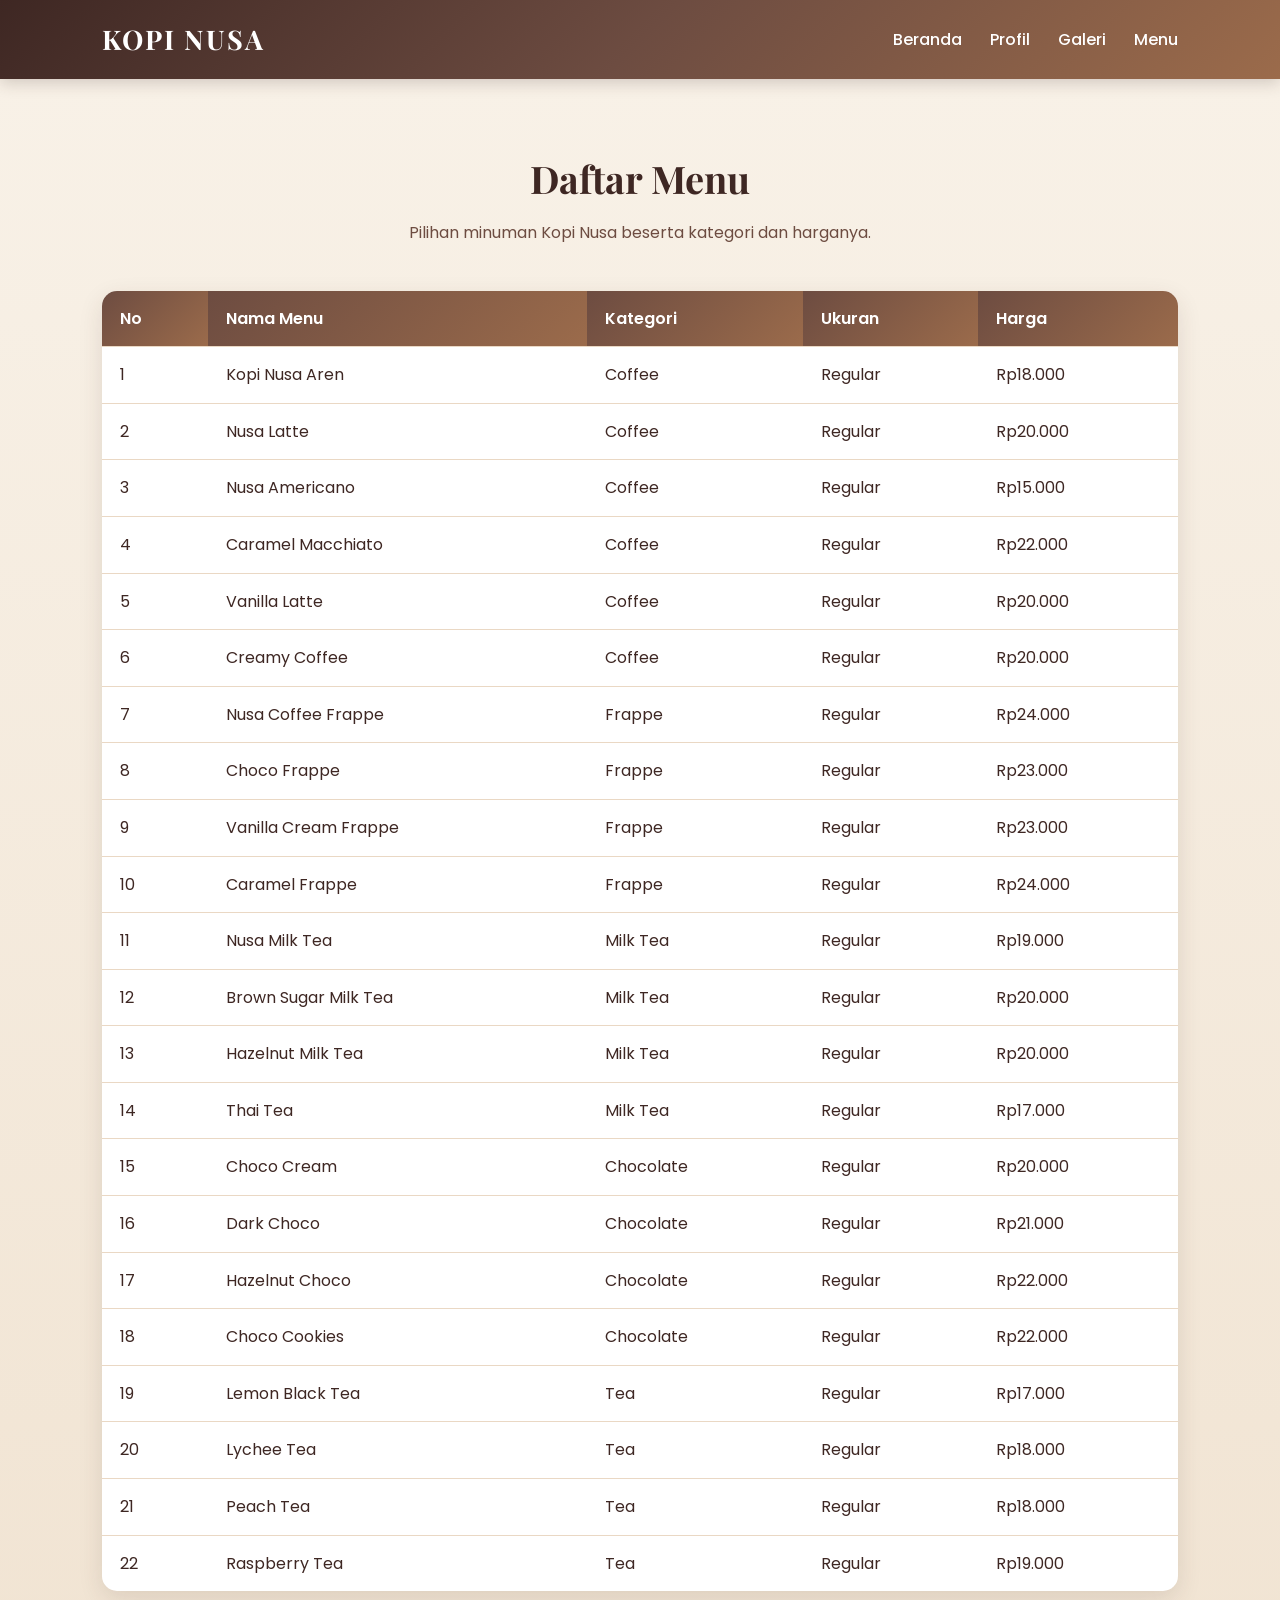
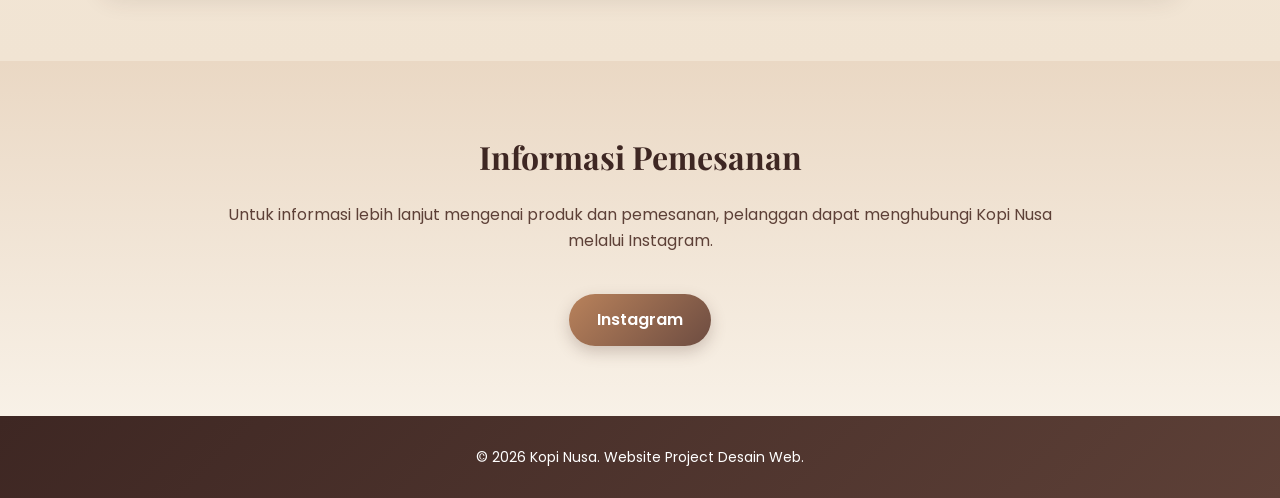
==== data.html @ ee6aa073 "Upload project website Kopi Nusa" ====
<!DOCTYPE html>
<html lang="id">
<head>
    <meta charset="UTF-8">
    <meta name="viewport" content="width=device-width, initial-scale=1.0">
    <title>Menu - Kopi Nusa</title>
    <link rel="stylesheet" href="assets/css/style.css">
</head>

<body>
    <header>
        <div class="logo">
            KOPI NUSA
        </div>
        <nav>
            <ul>
                <li><a href="index.html">Beranda</a></li>
                <li><a href="profil.html">Profil</a></li>
                <li><a href="galeri.html">Galeri</a></li>
                <li><a href="data.html">Menu</a></li>
            </ul>
        </nav>
    </header>

    <main>
        <section class="section">
            <div class="section-title">
                <h1>Daftar Menu</h1>
                <p>
                    Pilihan minuman Kopi Nusa beserta kategori
                    dan harganya.
                </p>
            </div>

            <table>
                <thead>
                    <tr>
                        <th>No</th>
                        <th>Nama Menu</th>
                        <th>Kategori</th>
                        <th>Ukuran</th>
                        <th>Harga</th>
                    </tr>
                </thead>

                <tbody>
                    <tr>
                        <td>1</td>
                        <td>Kopi Nusa Aren</td>
                        <td>Coffee</td>
                        <td>Regular</td>
                        <td>Rp18.000</td>
                    </tr>
                    <tr>
                        <td>2</td>
                        <td>Nusa Latte</td>
                        <td>Coffee</td>
                        <td>Regular</td>
                        <td>Rp20.000</td>
                    </tr>
                    <tr>
                        <td>3</td>
                        <td>Nusa Americano</td>
                        <td>Coffee</td>
                        <td>Regular</td>
                        <td>Rp15.000</td>
                    </tr>
                    <tr>
                        <td>4</td>
                        <td>Caramel Macchiato</td>
                        <td>Coffee</td>
                        <td>Regular</td>
                        <td>Rp22.000</td>
                    </tr>
                    <tr>
                        <td>5</td>
                        <td>Vanilla Latte</td>
                        <td>Coffee</td>
                        <td>Regular</td>
                        <td>Rp20.000</td>
                    </tr>
                    <tr>
                        <td>6</td>
                        <td>Creamy Coffee</td>
                        <td>Coffee</td>
                        <td>Regular</td>
                        <td>Rp20.000</td>
                    </tr>
                    <tr>
                        <td>7</td>
                        <td>Nusa Coffee Frappe</td>
                        <td>Frappe</td>
                        <td>Regular</td>
                        <td>Rp24.000</td>
                    </tr>
                    <tr>
                        <td>8</td>
                        <td>Choco Frappe</td>
                        <td>Frappe</td>
                        <td>Regular</td>
                        <td>Rp23.000</td>
                    </tr>
                    <tr>
                        <td>9</td>
                        <td>Vanilla Cream Frappe</td>
                        <td>Frappe</td>
                        <td>Regular</td>
                        <td>Rp23.000</td>
                    </tr>
                    <tr>
                        <td>10</td>
                        <td>Caramel Frappe</td>
                        <td>Frappe</td>
                        <td>Regular</td>
                        <td>Rp24.000</td>
                    </tr>
                    <tr>
                        <td>11</td>
                        <td>Nusa Milk Tea</td>
                        <td>Milk Tea</td>
                        <td>Regular</td>
                        <td>Rp19.000</td>
                    </tr>
                    <tr>
                        <td>12</td>
                        <td>Brown Sugar Milk Tea</td>
                        <td>Milk Tea</td>
                        <td>Regular</td>
                        <td>Rp20.000</td>
                    </tr>
                    <tr>
                        <td>13</td>
                        <td>Hazelnut Milk Tea</td>
                        <td>Milk Tea</td>
                        <td>Regular</td>
                        <td>Rp20.000</td>
                    </tr>
                    <tr>
                        <td>14</td>
                        <td>Thai Tea</td>
                        <td>Milk Tea</td>
                        <td>Regular</td>
                        <td>Rp17.000</td>
                    </tr>
                    <tr>
                        <td>15</td>
                        <td>Choco Cream</td>
                        <td>Chocolate</td>
                        <td>Regular</td>
                        <td>Rp20.000</td>
                    </tr>
                    <tr>
                        <td>16</td>
                        <td>Dark Choco</td>
                        <td>Chocolate</td>
                        <td>Regular</td>
                        <td>Rp21.000</td>
                    </tr>
                    <tr>
                        <td>17</td>
                        <td>Hazelnut Choco</td>
                        <td>Chocolate</td>
                        <td>Regular</td>
                        <td>Rp22.000</td>
                    </tr>
                    <tr>
                        <td>18</td>
                        <td>Choco Cookies</td>
                        <td>Chocolate</td>
                        <td>Regular</td>
                        <td>Rp22.000</td>
                    </tr>
                    <tr>
                        <td>19</td>
                        <td>Lemon Black Tea</td>
                        <td>Tea</td>
                        <td>Regular</td>
                        <td>Rp17.000</td>
                    </tr>
                    <tr>
                        <td>20</td>
                        <td>Lychee Tea</td>
                        <td>Tea</td>
                        <td>Regular</td>
                        <td>Rp18.000</td>
                    </tr>
                    <tr>
                        <td>21</td>
                        <td>Peach Tea</td>
                        <td>Tea</td>
                        <td>Regular</td>
                        <td>Rp18.000</td>
                    </tr>
                    <tr>
                        <td>22</td>
                        <td>Raspberry Tea</td>
                        <td>Tea</td>
                        <td>Regular</td>
                        <td>Rp19.000</td>
                    </tr>
                </tbody>
            </table>
        </section>

        <section class="section">
            <div class="about">
                <h2>Informasi Pemesanan</h2>
                <p>
                    Untuk informasi lebih lanjut mengenai
                    produk dan pemesanan, pelanggan dapat
                    menghubungi Kopi Nusa melalui Instagram.
                </p>
                <br>
                <a href="https://www.instagram.com/ko_0pinusa?vrfl=dXB2anZ2ZHRub2w3"
                   target="_blank"
                   class="btn">
                    Instagram
                </a>
            </div>
        </section>
    </main>

    <footer>
        <p>
            &copy; 2026 Kopi Nusa.
            Website Project Desain Web.
        </p>
    </footer>
</body>
</html>
---- assets/css/style.css ----
@import url('https://fonts.googleapis.com/css2?family=Playfair+Display:wght@500;600;700&family=Poppins:wght@300;400;500;600;700&display=swap');

* {
    margin: 0;
    padding: 0;
    box-sizing: border-box;
}

html {
    scroll-behavior: smooth;
}

body {
    font-family: 'Poppins', sans-serif;
    background: #f8f1e7;
    color: #3e2723;
    line-height: 1.6;
}

header {
    background: linear-gradient(135deg, #3e2723, #6d4c41, #9b6b4b);
    color: white;
    padding: 18px 8%;

    display: flex;
    justify-content: space-between;
    align-items: center;

    position: sticky;
    top: 0;
    z-index: 1000;

    box-shadow: 0 4px 15px rgba(62, 39, 35, 0.2);
}

.logo {
    font-family: 'Playfair Display', serif;
    font-size: 27px;
    font-weight: 700;
    letter-spacing: 2px;
}

nav ul {
    list-style: none;
    display: flex;
    gap: 28px;
}

nav ul li a {
    color: white;
    text-decoration: none;
    font-weight: 500;
    transition: 0.3s;
}

nav ul li a:hover {
    color: #f3c892;
}

.hero {
    min-height: 560px;
    padding: 70px 8%;

    display: flex;
    align-items: center;
    justify-content: space-between;

    gap: 50px;

    background:
        linear-gradient(
            135deg,
            #f8f1e7 0%,
            #ead8c4 50%,
            #c69c78 100%
        );
}

.hero-text {
    flex: 1;
    max-width: 600px;
}

.hero-text h1 {
    font-family: 'Playfair Display', serif;
    font-size: 52px;
    line-height: 1.15;

    margin-bottom: 20px;

    color: #3e2723;
    font-weight: 700;
    letter-spacing: -1px;
}

.hero-text p {
    font-size: 18px;
    margin-bottom: 30px;
    color: #5d4037;
}

.hero-image {
    flex: 1;
    text-align: center;
}

.hero-image img {
    width: 100%;
    max-width: 480px;
    height: 390px;

    object-fit: cover;

    border-radius: 30px;

    box-shadow: 0 15px 35px rgba(62, 39, 35, 0.25);

    transition: 0.4s;
}

.hero-image img:hover {
    transform: translateY(-8px);
}

.btn {
    display: inline-block;

    background: linear-gradient(
        135deg,
        #b9825b,
        #6d4c41
    );

    color: white;

    padding: 13px 28px;

    border-radius: 30px;

    text-decoration: none;
    font-weight: 600;

    box-shadow: 0 6px 15px rgba(93, 64, 55, 0.25);

    transition: 0.3s;
}

.btn:hover {
    transform: translateY(-3px);

    background: linear-gradient(
        135deg,
        #8d5a3c,
        #3e2723
    );

    box-shadow: 0 10px 20px rgba(62, 39, 35, 0.3);
}

.section {
    padding: 70px 8%;

    background:
        linear-gradient(
            180deg,
            #f8f1e7,
            #f1e4d3
        );
}

.section:nth-child(even) {
    background:
        linear-gradient(
            180deg,
            #ead8c4,
            #f8f1e7
        );
}

.section-title {
    text-align: center;
    margin-bottom: 45px;
}

.section-title h1,
.section-title h2 {
    font-family: 'Playfair Display', serif;

    color: #3e2723;

    margin-bottom: 10px;

    font-weight: 700;
}

.section-title h1 {
    font-size: 38px;
}

.section-title h2 {
    font-size: 32px;
}

.section-title p {
    color: #6d4c41;
}

.cards {
    display: flex;
    justify-content: center;

    gap: 28px;

    flex-wrap: wrap;
}

.card {
    background:
        linear-gradient(
            145deg,
            #ffffff,
            #f3e7d8
        );

    width: 280px;

    padding: 20px;

    border-radius: 22px;

    box-shadow:
        0 8px 25px rgba(62, 39, 35, 0.12);

    border:
        1px solid rgba(141, 110, 99, 0.15);

    transition: 0.35s;

    overflow: hidden;
}

.card:hover {
    transform: translateY(-10px);

    box-shadow:
        0 15px 30px rgba(62, 39, 35, 0.2);
}

.card img {
    width: 100%;
    height: 200px;

    object-fit: cover;

    border-radius: 16px;

    margin-bottom: 12px;
}

.card h3 {
    font-family: 'Playfair Display', serif;

    color: #4e342e;

    font-size: 21px;

    font-weight: 700;

    margin-bottom: 8px;
}

.card p {
    color: #6d4c41;
    font-size: 14px;
}

.about {
    max-width: 850px;

    margin: auto;

    text-align: center;
}

.about h1,
.about h2 {
    font-family: 'Playfair Display', serif;

    color: #3e2723;

    margin-bottom: 20px;

    font-weight: 700;
}

.about h1 {
    font-size: 38px;
}

.about h2 {
    font-size: 32px;
}

.about p {
    color: #5d4037;
    margin-bottom: 15px;
}

.about ul {
    display: inline-block;

    text-align: left;

    margin-top: 10px;

    padding-left: 20px;
}

.about li {
    margin-bottom: 10px;
}

.gallery {
    display: flex;

    flex-wrap: wrap;

    justify-content: center;

    gap: 25px;
}

.gallery img {
    width: 280px;
    height: 250px;

    object-fit: cover;

    border-radius: 20px;

    box-shadow:
        0 8px 20px rgba(62, 39, 35, 0.15);

    transition: 0.4s;
}

.gallery img:hover {
    transform: scale(1.04);

    box-shadow:
        0 12px 25px rgba(62, 39, 35, 0.25);
}

table {
    width: 100%;

    border-collapse: separate;

    border-spacing: 0;

    overflow: hidden;

    background: #ffffff;

    border-radius: 15px;

    box-shadow:
        0 8px 25px rgba(62, 39, 35, 0.12);
}

table th,
table td {
    padding: 15px 18px;

    text-align: left;

    border-bottom: 1px solid #ead8c4;
}

table th {
    background:
        linear-gradient(
            135deg,
            #6d4c41,
            #9b6b4b
        );

    color: white;

    font-weight: 600;
}

table tr:last-child td {
    border-bottom: none;
}

table tbody tr {
    transition: 0.2s;
}

table tbody tr:hover {
    background: #f8f1e7;
}

footer {
    background:
        linear-gradient(
            135deg,
            #3e2723,
            #5d4037
        );

    color: white;

    text-align: center;

    padding: 30px 20px;

    margin-top: 0;
}

footer p {
    font-size: 14px;
}

@media (max-width: 900px) {

    .hero {
        padding: 60px 6%;
        gap: 30px;
    }

    .hero-text h1 {
        font-size: 42px;
    }

    .card {
        width: 45%;
    }
}

@media (max-width: 768px) {

    header {
        padding: 18px 5%;

        flex-direction: column;

        gap: 15px;
    }

    .logo {
        font-size: 23px;
    }

    nav ul {
        gap: 15px;

        justify-content: center;

        flex-wrap: wrap;
    }

    nav ul li a {
        font-size: 14px;
    }

    .hero {
        min-height: auto;

        padding: 55px 6%;

        flex-direction: column;

        text-align: center;
    }

    .hero-text {
        max-width: 100%;
    }

    .hero-text h1 {
        font-size: 36px;
    }

    .hero-text p {
        font-size: 16px;
    }

    .hero-image img {
        width: 100%;

        height: 300px;

        border-radius: 22px;
    }

    .section {
        padding: 50px 6%;
    }

    .section-title {
        margin-bottom: 30px;
    }

    .section-title h1 {
        font-size: 32px;
    }

    .section-title h2 {
        font-size: 28px;
    }

    .cards {
        flex-direction: column;

        align-items: center;
    }

    .card {
        width: 100%;

        max-width: 360px;
    }

    .gallery {
        gap: 18px;
    }

    .gallery img {
        width: 100%;

        max-width: 350px;

        height: 250px;
    }

    table {
        font-size: 14px;
    }

    table th,
    table td {
        padding: 12px 10px;
    }


    footer {
        padding: 25px 15px;
    }
}

@media (max-width: 480px) {

    .hero-text h1 {
        font-size: 30px;
    }

    .hero-image img {
        height: 250px;
    }

    .btn {
        padding: 11px 22px;
    }

    table {
        font-size: 12px;
    }

    table th,
    table td {
        padding: 10px 7px;
    }
}

.gallery-category {
    margin-bottom: 70px;
}

.gallery-category h2 {
    font-family: 'Playfair Display', serif;
    font-size: 30px;
    color: #3e2723;

    margin-bottom: 25px;

    padding-bottom: 12px;

    border-bottom: 3px solid #b9825b;
}

.gallery-menu {
    display: grid;

    grid-template-columns: repeat(3, 1fr);

    gap: 25px;
}

.gallery-card {
    background: linear-gradient(
        145deg,
        #ffffff,
        #f3e7d8
    );

    border-radius: 20px;

    overflow: hidden;

    box-shadow:
        0 8px 25px rgba(62, 39, 35, 0.12);

    border: 1px solid #ead8c4;

    transition: 0.35s;
}

.gallery-card:hover {
    transform: translateY(-8px);

    box-shadow:
        0 15px 30px rgba(62, 39, 35, 0.2);
}

.gallery-card img {
    width: 100%;
    height: 230px;

    object-fit: cover;

    display: block;

    transition: 0.4s;
}

.gallery-card:hover img {
    transform: scale(1.04);
}

.gallery-info {
    padding: 20px;
}

.gallery-info h3 {
    font-family: 'Playfair Display', serif;

    font-size: 21px;

    color: #4e342e;

    margin-bottom: 8px;
}

.gallery-info p {
    color: #6d4c41;

    font-size: 13px;

    line-height: 1.6;

    min-height: 62px;

    margin-bottom: 12px;
}

.gallery-info span {
    display: block;

    color: #9b6b4b;

    font-size: 17px;

    font-weight: 700;
}

@media (max-width: 900px) {

    .gallery-menu {
        grid-template-columns: repeat(2, 1fr);
    }

}

@media (max-width: 600px) {

    .gallery-category {
        margin-bottom: 50px;
    }

    .gallery-category h2 {
        font-size: 26px;
    }

    .gallery-menu {
        grid-template-columns: 1fr;
    }

    .gallery-card img {
        height: 230px;
    }

}
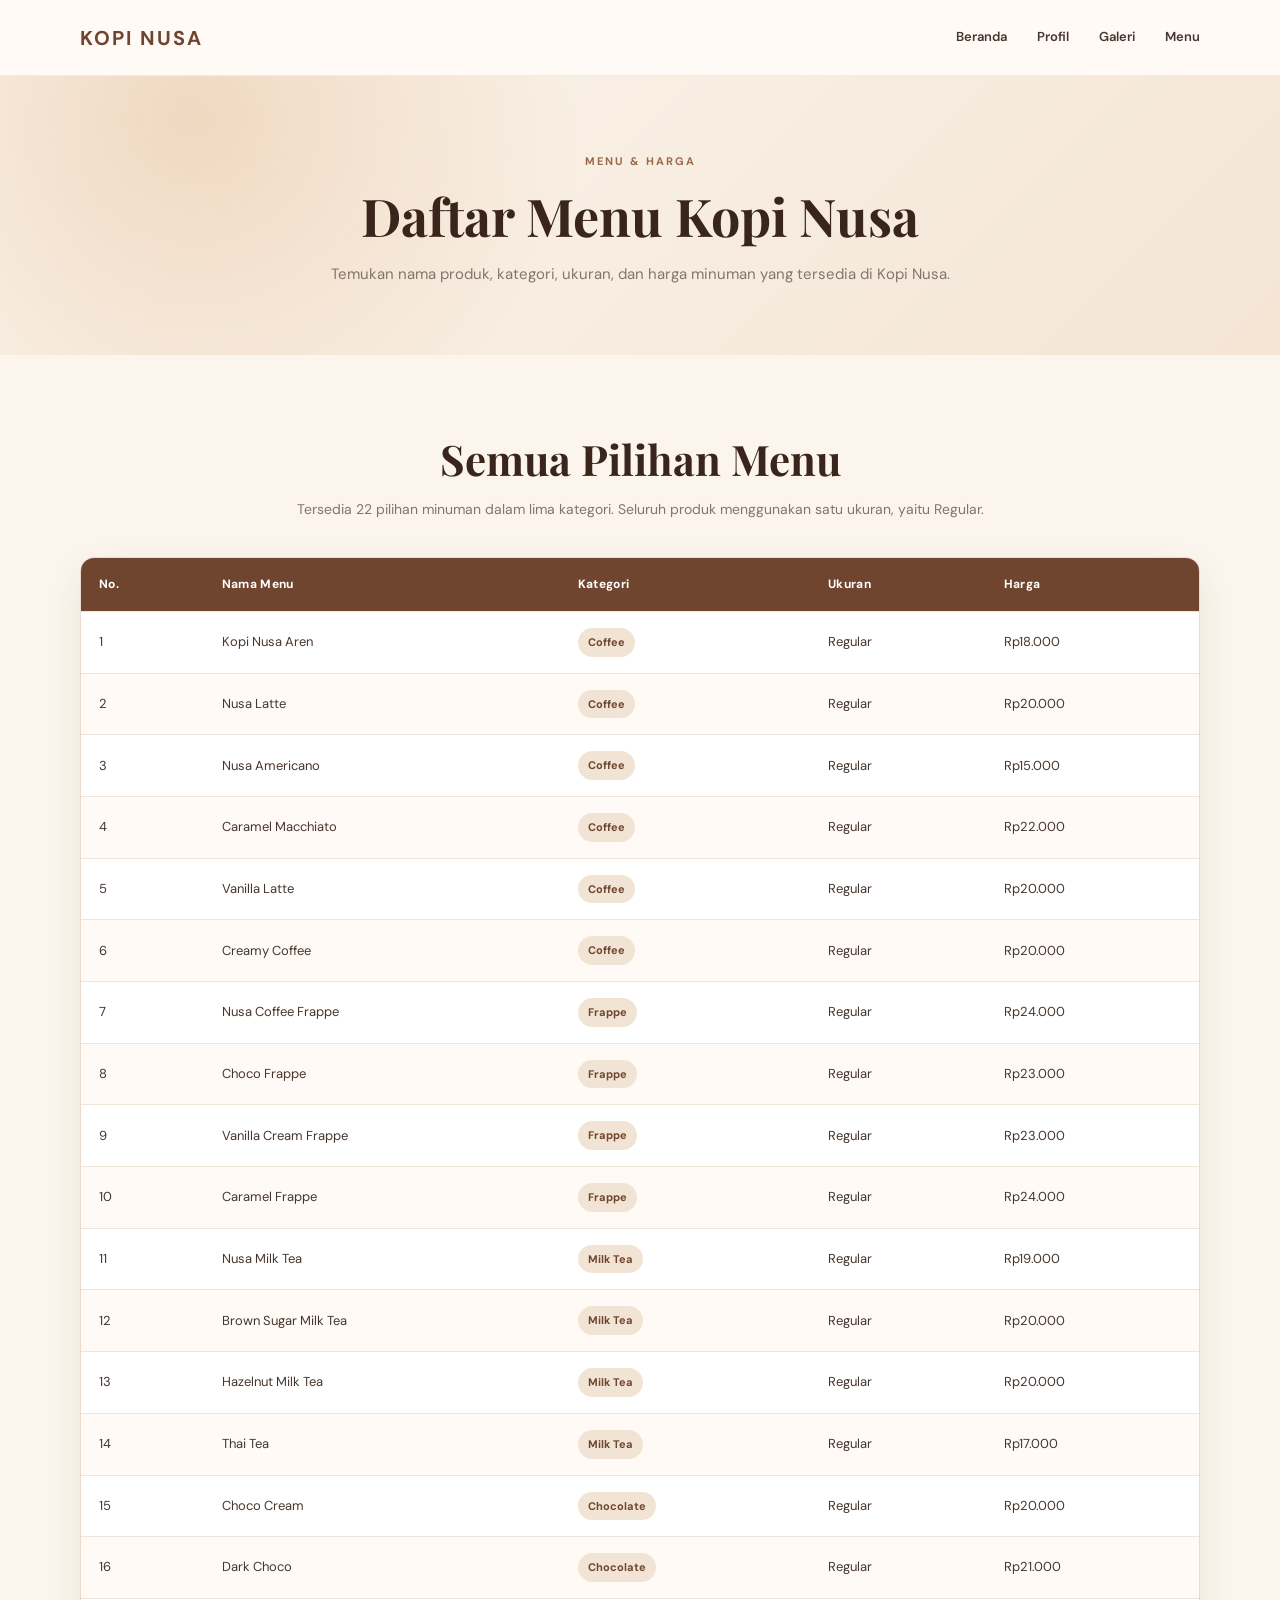
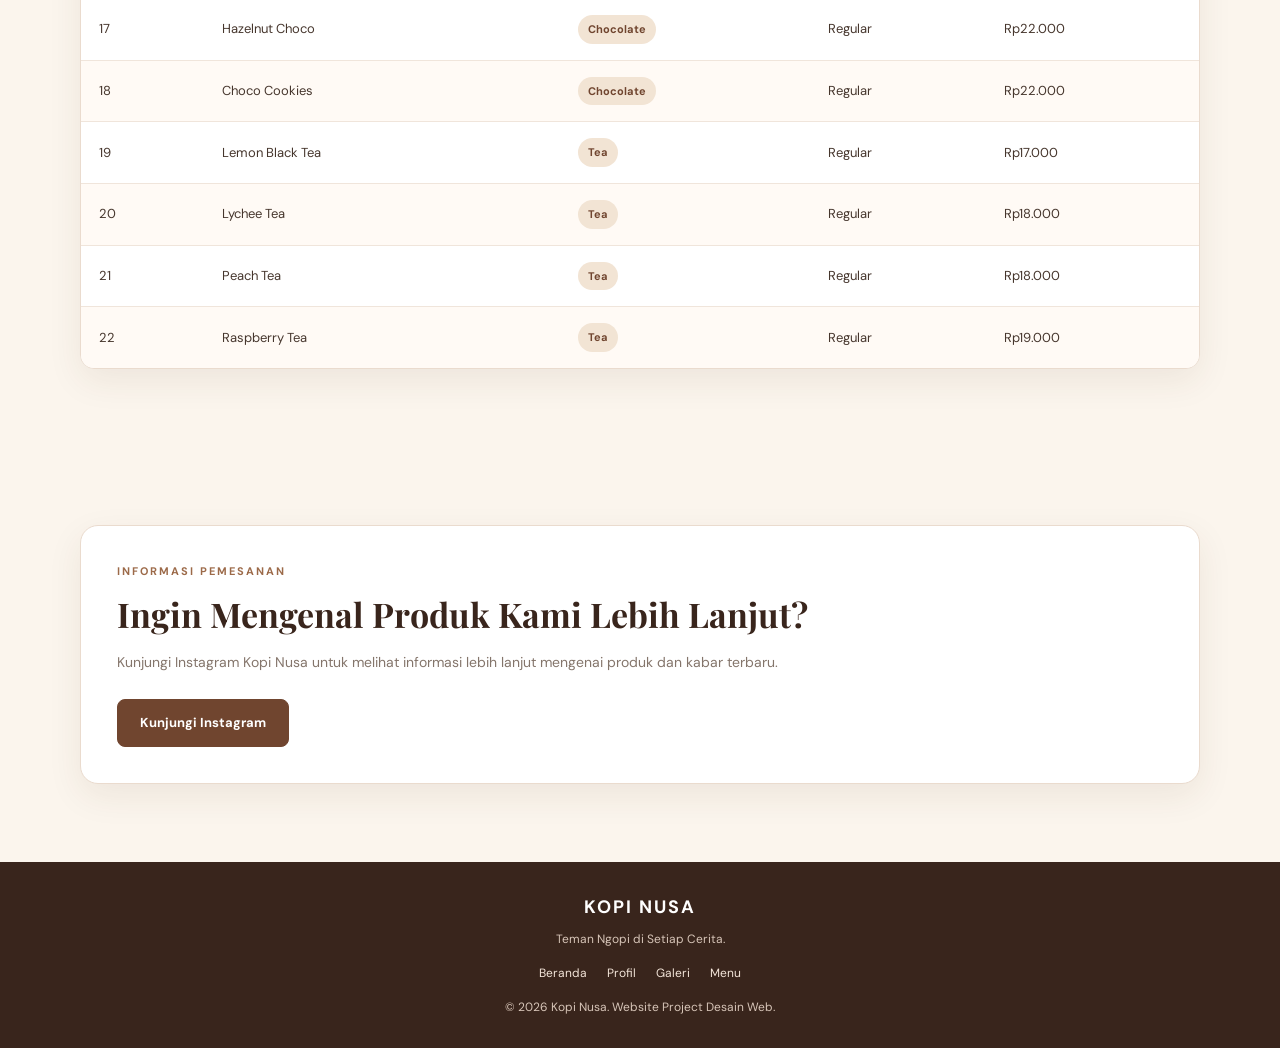
==== commit e74e4ea6: "Update website Kopi Nusa" ====
--- a/data.html
+++ b/data.html
@@ -1,230 +1,118 @@
+
 <!DOCTYPE html>
 <html lang="id">
 <head>
     <meta charset="UTF-8">
     <meta name="viewport" content="width=device-width, initial-scale=1.0">
-    <title>Menu - Kopi Nusa</title>
+    <meta name="description" content="Daftar lengkap menu dan harga minuman Kopi Nusa.">
+    <title>Daftar Menu | Kopi Nusa</title>
     <link rel="stylesheet" href="assets/css/style.css">
 </head>
+<body>
 
-<body>
-    <header>
-        <div class="logo">
-            KOPI NUSA
+<header>
+    <a href="index.html" class="logo">KOPI NUSA</a>
+    <nav aria-label="Navigasi utama">
+        <ul>
+            <li><a href="index.html">Beranda</a></li>
+            <li><a href="profil.html">Profil</a></li>
+            <li><a href="galeri.html">Galeri</a></li>
+            <li><a href="data.html">Menu</a></li>
+        </ul>
+    </nav>
+</header>
+
+<main>
+    <section class="page-intro">
+        <span class="eyebrow">Menu & Harga</span>
+        <h1>Daftar Menu Kopi Nusa</h1>
+        <p>
+            Temukan nama produk, kategori, ukuran, dan harga
+            minuman yang tersedia di Kopi Nusa.
+        </p>
+    </section>
+
+    <section class="section">
+        <div class="section-title">
+            <h2>Semua Pilihan Menu</h2>
+            <p>
+                Tersedia 22 pilihan minuman dalam lima kategori.
+                Seluruh produk menggunakan satu ukuran, yaitu Regular.
+            </p>
         </div>
-        <nav>
-            <ul>
-                <li><a href="index.html">Beranda</a></li>
-                <li><a href="profil.html">Profil</a></li>
-                <li><a href="galeri.html">Galeri</a></li>
-                <li><a href="data.html">Menu</a></li>
-            </ul>
-        </nav>
-    </header>
 
-    <main>
-        <section class="section">
-            <div class="section-title">
-                <h1>Daftar Menu</h1>
-                <p>
-                    Pilihan minuman Kopi Nusa beserta kategori
-                    dan harganya.
-                </p>
-            </div>
-
+        <div class="table-wrapper">
             <table>
                 <thead>
                     <tr>
-                        <th>No</th>
+                        <th>No.</th>
                         <th>Nama Menu</th>
                         <th>Kategori</th>
                         <th>Ukuran</th>
                         <th>Harga</th>
                     </tr>
                 </thead>
+                <tbody>
+                    <tr><td>1</td><td>Kopi Nusa Aren</td><td><span class="category-label">Coffee</span></td><td>Regular</td><td>Rp18.000</td></tr>
+                    <tr><td>2</td><td>Nusa Latte</td><td><span class="category-label">Coffee</span></td><td>Regular</td><td>Rp20.000</td></tr>
+                    <tr><td>3</td><td>Nusa Americano</td><td><span class="category-label">Coffee</span></td><td>Regular</td><td>Rp15.000</td></tr>
+                    <tr><td>4</td><td>Caramel Macchiato</td><td><span class="category-label">Coffee</span></td><td>Regular</td><td>Rp22.000</td></tr>
+                    <tr><td>5</td><td>Vanilla Latte</td><td><span class="category-label">Coffee</span></td><td>Regular</td><td>Rp20.000</td></tr>
+                    <tr><td>6</td><td>Creamy Coffee</td><td><span class="category-label">Coffee</span></td><td>Regular</td><td>Rp20.000</td></tr>
 
-                <tbody>
-                    <tr>
-                        <td>1</td>
-                        <td>Kopi Nusa Aren</td>
-                        <td>Coffee</td>
-                        <td>Regular</td>
-                        <td>Rp18.000</td>
-                    </tr>
-                    <tr>
-                        <td>2</td>
-                        <td>Nusa Latte</td>
-                        <td>Coffee</td>
-                        <td>Regular</td>
-                        <td>Rp20.000</td>
-                    </tr>
-                    <tr>
-                        <td>3</td>
-                        <td>Nusa Americano</td>
-                        <td>Coffee</td>
-                        <td>Regular</td>
-                        <td>Rp15.000</td>
-                    </tr>
-                    <tr>
-                        <td>4</td>
-                        <td>Caramel Macchiato</td>
-                        <td>Coffee</td>
-                        <td>Regular</td>
-                        <td>Rp22.000</td>
-                    </tr>
-                    <tr>
-                        <td>5</td>
-                        <td>Vanilla Latte</td>
-                        <td>Coffee</td>
-                        <td>Regular</td>
-                        <td>Rp20.000</td>
-                    </tr>
-                    <tr>
-                        <td>6</td>
-                        <td>Creamy Coffee</td>
-                        <td>Coffee</td>
-                        <td>Regular</td>
-                        <td>Rp20.000</td>
-                    </tr>
-                    <tr>
-                        <td>7</td>
-                        <td>Nusa Coffee Frappe</td>
-                        <td>Frappe</td>
-                        <td>Regular</td>
-                        <td>Rp24.000</td>
-                    </tr>
-                    <tr>
-                        <td>8</td>
-                        <td>Choco Frappe</td>
-                        <td>Frappe</td>
-                        <td>Regular</td>
-                        <td>Rp23.000</td>
-                    </tr>
-                    <tr>
-                        <td>9</td>
-                        <td>Vanilla Cream Frappe</td>
-                        <td>Frappe</td>
-                        <td>Regular</td>
-                        <td>Rp23.000</td>
-                    </tr>
-                    <tr>
-                        <td>10</td>
-                        <td>Caramel Frappe</td>
-                        <td>Frappe</td>
-                        <td>Regular</td>
-                        <td>Rp24.000</td>
-                    </tr>
-                    <tr>
-                        <td>11</td>
-                        <td>Nusa Milk Tea</td>
-                        <td>Milk Tea</td>
-                        <td>Regular</td>
-                        <td>Rp19.000</td>
-                    </tr>
-                    <tr>
-                        <td>12</td>
-                        <td>Brown Sugar Milk Tea</td>
-                        <td>Milk Tea</td>
-                        <td>Regular</td>
-                        <td>Rp20.000</td>
-                    </tr>
-                    <tr>
-                        <td>13</td>
-                        <td>Hazelnut Milk Tea</td>
-                        <td>Milk Tea</td>
-                        <td>Regular</td>
-                        <td>Rp20.000</td>
-                    </tr>
-                    <tr>
-                        <td>14</td>
-                        <td>Thai Tea</td>
-                        <td>Milk Tea</td>
-                        <td>Regular</td>
-                        <td>Rp17.000</td>
-                    </tr>
-                    <tr>
-                        <td>15</td>
-                        <td>Choco Cream</td>
-                        <td>Chocolate</td>
-                        <td>Regular</td>
-                        <td>Rp20.000</td>
-                    </tr>
-                    <tr>
-                        <td>16</td>
-                        <td>Dark Choco</td>
-                        <td>Chocolate</td>
-                        <td>Regular</td>
-                        <td>Rp21.000</td>
-                    </tr>
-                    <tr>
-                        <td>17</td>
-                        <td>Hazelnut Choco</td>
-                        <td>Chocolate</td>
-                        <td>Regular</td>
-                        <td>Rp22.000</td>
-                    </tr>
-                    <tr>
-                        <td>18</td>
-                        <td>Choco Cookies</td>
-                        <td>Chocolate</td>
-                        <td>Regular</td>
-                        <td>Rp22.000</td>
-                    </tr>
-                    <tr>
-                        <td>19</td>
-                        <td>Lemon Black Tea</td>
-                        <td>Tea</td>
-                        <td>Regular</td>
-                        <td>Rp17.000</td>
-                    </tr>
-                    <tr>
-                        <td>20</td>
-                        <td>Lychee Tea</td>
-                        <td>Tea</td>
-                        <td>Regular</td>
-                        <td>Rp18.000</td>
-                    </tr>
-                    <tr>
-                        <td>21</td>
-                        <td>Peach Tea</td>
-                        <td>Tea</td>
-                        <td>Regular</td>
-                        <td>Rp18.000</td>
-                    </tr>
-                    <tr>
-                        <td>22</td>
-                        <td>Raspberry Tea</td>
-                        <td>Tea</td>
-                        <td>Regular</td>
-                        <td>Rp19.000</td>
-                    </tr>
+                    <tr><td>7</td><td>Nusa Coffee Frappe</td><td><span class="category-label">Frappe</span></td><td>Regular</td><td>Rp24.000</td></tr>
+                    <tr><td>8</td><td>Choco Frappe</td><td><span class="category-label">Frappe</span></td><td>Regular</td><td>Rp23.000</td></tr>
+                    <tr><td>9</td><td>Vanilla Cream Frappe</td><td><span class="category-label">Frappe</span></td><td>Regular</td><td>Rp23.000</td></tr>
+                    <tr><td>10</td><td>Caramel Frappe</td><td><span class="category-label">Frappe</span></td><td>Regular</td><td>Rp24.000</td></tr>
+
+                    <tr><td>11</td><td>Nusa Milk Tea</td><td><span class="category-label">Milk Tea</span></td><td>Regular</td><td>Rp19.000</td></tr>
+                    <tr><td>12</td><td>Brown Sugar Milk Tea</td><td><span class="category-label">Milk Tea</span></td><td>Regular</td><td>Rp20.000</td></tr>
+                    <tr><td>13</td><td>Hazelnut Milk Tea</td><td><span class="category-label">Milk Tea</span></td><td>Regular</td><td>Rp20.000</td></tr>
+                    <tr><td>14</td><td>Thai Tea</td><td><span class="category-label">Milk Tea</span></td><td>Regular</td><td>Rp17.000</td></tr>
+
+                    <tr><td>15</td><td>Choco Cream</td><td><span class="category-label">Chocolate</span></td><td>Regular</td><td>Rp20.000</td></tr>
+                    <tr><td>16</td><td>Dark Choco</td><td><span class="category-label">Chocolate</span></td><td>Regular</td><td>Rp21.000</td></tr>
+                    <tr><td>17</td><td>Hazelnut Choco</td><td><span class="category-label">Chocolate</span></td><td>Regular</td><td>Rp22.000</td></tr>
+                    <tr><td>18</td><td>Choco Cookies</td><td><span class="category-label">Chocolate</span></td><td>Regular</td><td>Rp22.000</td></tr>
+
+                    <tr><td>19</td><td>Lemon Black Tea</td><td><span class="category-label">Tea</span></td><td>Regular</td><td>Rp17.000</td></tr>
+                    <tr><td>20</td><td>Lychee Tea</td><td><span class="category-label">Tea</span></td><td>Regular</td><td>Rp18.000</td></tr>
+                    <tr><td>21</td><td>Peach Tea</td><td><span class="category-label">Tea</span></td><td>Regular</td><td>Rp18.000</td></tr>
+                    <tr><td>22</td><td>Raspberry Tea</td><td><span class="category-label">Tea</span></td><td>Regular</td><td>Rp19.000</td></tr>
                 </tbody>
             </table>
-        </section>
+        </div>
+    </section>
 
-        <section class="section">
-            <div class="about">
-                <h2>Informasi Pemesanan</h2>
-                <p>
-                    Untuk informasi lebih lanjut mengenai
-                    produk dan pemesanan, pelanggan dapat
-                    menghubungi Kopi Nusa melalui Instagram.
-                </p>
-                <br>
-                <a href="https://www.instagram.com/ko_0pinusa?vrfl=dXB2anZ2ZHRub2w3"
-                   target="_blank"
-                   class="btn">
-                    Instagram
-                </a>
-            </div>
-        </section>
-    </main>
+    <section class="section">
+        <div class="about">
+            <span class="eyebrow">Informasi Pemesanan</span>
+            <h2>Ingin Mengenal Produk Kami Lebih Lanjut?</h2>
+            <p>
+                Kunjungi Instagram Kopi Nusa untuk melihat informasi
+                lebih lanjut mengenai produk dan kabar terbaru.
+            </p>
+            <a href="https://www.instagram.com/ko_0pinusa?vrfl=dXB2anZ2ZHRub2w3"
+               target="_blank"
+               rel="noopener noreferrer"
+               class="btn">Kunjungi Instagram</a>
+        </div>
+    </section>
+</main>
 
-    <footer>
-        <p>
-            &copy; 2026 Kopi Nusa.
-            Website Project Desain Web.
-        </p>
-    </footer>
+<footer>
+    <div class="footer-inner">
+        <div class="footer-logo">KOPI NUSA</div>
+        <p>Teman Ngopi di Setiap Cerita.</p>
+        <div class="footer-links">
+            <a href="index.html">Beranda</a>
+            <a href="profil.html">Profil</a>
+            <a href="galeri.html">Galeri</a>
+            <a href="data.html">Menu</a>
+        </div>
+        <p>&copy; 2026 Kopi Nusa. Website Project Desain Web.</p>
+    </div>
+</footer>
+
 </body>
 </html>
--- a/assets/css/style.css
+++ b/assets/css/style.css
@@ -1,9 +1,27 @@
-@import url('https://fonts.googleapis.com/css2?family=Playfair+Display:wght@500;600;700&family=Poppins:wght@300;400;500;600;700&display=swap');
+
+/* =========================
+   KOPI NUSA - GLOBAL STYLE
+========================= */
+
+@import url('https://fonts.googleapis.com/css2?family=DM+Sans:wght@400;500;600;700&family=Playfair+Display:wght@500;600;700&display=swap');
+
+:root {
+    --cream: #fbf5ed;
+    --cream-dark: #f2e4d4;
+    --white: #ffffff;
+    --brown: #70452f;
+    --brown-dark: #39251c;
+    --brown-light: #9c6a49;
+    --text: #46362d;
+    --muted: #84756b;
+    --border: #eadbce;
+    --shadow: 0 12px 35px rgba(72, 45, 28, 0.08);
+}
 
 * {
+    box-sizing: border-box;
     margin: 0;
     padding: 0;
-    box-sizing: border-box;
 }
 
 html {
@@ -11,689 +29,872 @@
 }
 
 body {
-    font-family: 'Poppins', sans-serif;
-    background: #f8f1e7;
-    color: #3e2723;
-    line-height: 1.6;
-}
+    font-family: 'DM Sans', Arial, sans-serif;
+    background: var(--cream);
+    color: var(--text);
+    line-height: 1.7;
+    font-size: 15px;
+}
+
+img {
+    display: block;
+    width: 100%;
+    object-fit: cover;
+}
+
+a {
+    color: inherit;
+    text-decoration: none;
+}
+
+button,
+a {
+    -webkit-tap-highlight-color: transparent;
+}
+
+h1,
+h2,
+h3,
+h4 {
+    color: var(--brown-dark);
+    line-height: 1.25;
+}
+
+h1,
+h2 {
+    font-family: 'Playfair Display', Georgia, serif;
+}
+
+p {
+    color: var(--muted);
+}
+
+.container {
+    width: min(1120px, calc(100% - 48px));
+    margin-inline: auto;
+}
+
+/* =========================
+   HEADER & NAVIGATION
+========================= */
 
 header {
-    background: linear-gradient(135deg, #3e2723, #6d4c41, #9b6b4b);
-    color: white;
-    padding: 18px 8%;
-
+    width: 100%;
+    min-height: 76px;
+    padding: 0 max(24px, calc((100% - 1120px) / 2));
     display: flex;
+    align-items: center;
     justify-content: space-between;
-    align-items: center;
-
+    gap: 28px;
+    background: rgba(255, 250, 245, 0.96);
+    border-bottom: 1px solid rgba(112, 69, 47, 0.08);
     position: sticky;
     top: 0;
-    z-index: 1000;
-
-    box-shadow: 0 4px 15px rgba(62, 39, 35, 0.2);
+    z-index: 100;
+    backdrop-filter: blur(12px);
 }
 
 .logo {
-    font-family: 'Playfair Display', serif;
-    font-size: 27px;
+    color: var(--brown);
+    font-size: 20px;
     font-weight: 700;
     letter-spacing: 2px;
+    white-space: nowrap;
 }
 
 nav ul {
     list-style: none;
     display: flex;
-    gap: 28px;
-}
-
-nav ul li a {
-    color: white;
-    text-decoration: none;
-    font-weight: 500;
-    transition: 0.3s;
-}
-
-nav ul li a:hover {
-    color: #f3c892;
-}
+    align-items: center;
+    gap: 30px;
+}
+
+nav a {
+    display: inline-block;
+    padding: 8px 0;
+    color: var(--text);
+    font-size: 13px;
+    font-weight: 600;
+    transition: color 0.2s ease;
+}
+
+nav a:hover,
+nav a:focus {
+    color: var(--brown-light);
+}
+
+/* =========================
+   BUTTONS
+========================= */
+
+.btn {
+    display: inline-flex;
+    justify-content: center;
+    align-items: center;
+    gap: 8px;
+    min-height: 46px;
+    padding: 12px 22px;
+    border: 1px solid var(--brown);
+    border-radius: 8px;
+    background: var(--brown);
+    color: var(--white);
+    font-size: 13px;
+    font-weight: 700;
+    transition: 0.25s ease;
+}
+
+.btn:hover {
+    background: var(--brown-dark);
+    border-color: var(--brown-dark);
+    transform: translateY(-2px);
+}
+
+.btn-outline {
+    background: transparent;
+    color: var(--brown);
+}
+
+.btn-outline:hover {
+    background: var(--brown);
+    color: var(--white);
+}
+
+/* =========================
+   PAGE INTRO
+========================= */
+
+.page-intro {
+    padding: 76px 24px 68px;
+    text-align: center;
+    background:
+        radial-gradient(circle at 15% 15%, #f0d8c1 0, transparent 35%),
+        linear-gradient(135deg, #fbf5ed, #f4e5d5);
+}
+
+.eyebrow {
+    display: block;
+    margin-bottom: 12px;
+    color: var(--brown-light);
+    font-size: 11px;
+    font-weight: 700;
+    letter-spacing: 2px;
+    text-transform: uppercase;
+}
+
+.page-intro h1 {
+    margin-bottom: 14px;
+    font-size: clamp(32px, 5vw, 52px);
+}
+
+.page-intro p {
+    max-width: 650px;
+    margin: 0 auto;
+    font-size: 15px;
+}
+
+/* =========================
+   HERO - HOMEPAGE
+========================= */
 
 .hero {
-    min-height: 560px;
-    padding: 70px 8%;
-
+    width: min(1240px, calc(100% - 40px));
+    min-height: 500px;
+    margin: 24px auto 0;
+    padding: 60px;
+    display: grid;
+    grid-template-columns: 1fr 0.9fr;
+    align-items: center;
+    gap: 56px;
+    border-radius: 24px;
+    overflow: hidden;
+    background:
+        radial-gradient(circle at 90% 10%, #e9c6a7 0, transparent 34%),
+        linear-gradient(125deg, #fffaf5, #f4e1ce);
+}
+
+.hero-text {
+    max-width: 520px;
+}
+
+.hero-text h1 {
+    margin-bottom: 22px;
+    font-size: clamp(38px, 4.5vw, 58px);
+    letter-spacing: -1.2px;
+}
+
+.hero-text p {
+    max-width: 480px;
+    margin-bottom: 28px;
+    font-size: 15px;
+    line-height: 1.9;
+}
+
+.hero-actions {
+    display: flex;
+    flex-wrap: wrap;
+    gap: 12px;
+}
+
+.hero-image {
+    min-width: 0;
+    position: relative;
+}
+
+.hero-image img {
+    height: 360px;
+    border-radius: 18px;
+    box-shadow: 0 24px 50px rgba(57, 37, 28, 0.16);
+}
+
+/* =========================
+   GENERAL SECTIONS
+========================= */
+
+.section {
+    width: min(1120px, calc(100% - 48px));
+    margin: 0 auto;
+    padding: 78px 0;
+}
+
+.section-title {
+    max-width: 690px;
+    margin: 0 auto 36px;
+    text-align: center;
+}
+
+.section-title h1,
+.section-title h2 {
+    margin-bottom: 12px;
+    font-size: clamp(30px, 4vw, 42px);
+}
+
+.section-title p {
+    font-size: 14px;
+}
+
+.section-heading {
+    display: flex;
+    align-items: end;
+    justify-content: space-between;
+    gap: 24px;
+    margin-bottom: 30px;
+}
+
+.section-heading h2 {
+    font-size: clamp(28px, 3vw, 38px);
+}
+
+.section-heading p {
+    max-width: 480px;
+    margin-top: 8px;
+}
+
+/* =========================
+   PRODUCT CARDS
+========================= */
+
+.cards {
+    display: grid;
+    grid-template-columns: repeat(3, minmax(0, 1fr));
+    gap: 24px;
+}
+
+.card {
+    min-width: 0;
+    overflow: hidden;
+    border: 1px solid var(--border);
+    border-radius: 16px;
+    background: var(--white);
+    box-shadow: var(--shadow);
+    transition: transform 0.25s ease, box-shadow 0.25s ease;
+}
+
+.card:hover {
+    transform: translateY(-5px);
+    box-shadow: 0 18px 40px rgba(72, 45, 28, 0.13);
+}
+
+.card img {
+    height: 245px;
+    background: var(--cream-dark);
+}
+
+.card-content {
+    padding: 22px;
+}
+
+.card-category {
+    display: inline-block;
+    margin-bottom: 8px;
+    color: var(--brown-light);
+    font-size: 10px;
+    font-weight: 700;
+    letter-spacing: 1.5px;
+    text-transform: uppercase;
+}
+
+.card h3 {
+    margin-bottom: 9px;
+    font-size: 19px;
+}
+
+.card p {
+    font-size: 13px;
+    line-height: 1.8;
+}
+
+.card-price {
+    display: block;
+    margin-top: 14px;
+    color: var(--brown);
+    font-size: 16px;
+    font-weight: 700;
+}
+
+/* =========================
+   ABOUT / INFORMATION BOX
+========================= */
+
+.about {
+    padding: 36px;
+    border: 1px solid var(--border);
+    border-radius: 18px;
+    background: var(--white);
+    box-shadow: var(--shadow);
+}
+
+.about h2 {
+    margin-bottom: 16px;
+    font-size: clamp(26px, 3vw, 34px);
+}
+
+.about p {
+    margin-bottom: 14px;
+    font-size: 14px;
+}
+
+.about .btn {
+    margin-top: 10px;
+}
+
+/* =========================
+   PROFILE PAGE
+========================= */
+
+.profile-hero {
+    display: grid;
+    grid-template-columns: 1fr 0.9fr;
+    align-items: center;
+    gap: 54px;
+}
+
+.profile-hero h1 {
+    margin-bottom: 20px;
+    font-size: clamp(34px, 4vw, 48px);
+}
+
+.profile-hero p {
+    margin-bottom: 16px;
+}
+
+.profile-hero img {
+    height: 430px;
+    border-radius: 20px;
+    box-shadow: var(--shadow);
+}
+
+.story-grid {
+    display: grid;
+    grid-template-columns: 0.9fr 1.1fr;
+    align-items: center;
+    gap: 48px;
+}
+
+.story-grid img {
+    height: 420px;
+    border-radius: 18px;
+}
+
+.story-copy h2 {
+    margin-bottom: 16px;
+    font-size: clamp(28px, 3vw, 38px);
+}
+
+.story-copy p {
+    margin-bottom: 14px;
+}
+
+.values-grid {
+    display: grid;
+    grid-template-columns: repeat(3, minmax(0, 1fr));
+    gap: 22px;
+}
+
+.value-card {
+    padding: 28px;
+    border: 1px solid var(--border);
+    border-radius: 16px;
+    background: var(--white);
+}
+
+.value-number {
+    display: inline-flex;
+    width: 42px;
+    height: 42px;
+    margin-bottom: 18px;
+    align-items: center;
+    justify-content: center;
+    border-radius: 50%;
+    background: var(--cream-dark);
+    color: var(--brown);
+    font-weight: 700;
+}
+
+.value-card h3 {
+    margin-bottom: 10px;
+    font-size: 20px;
+}
+
+.value-card p {
+    font-size: 13px;
+}
+
+/* =========================
+   GALLERY PAGE
+========================= */
+
+.menu-category {
+    margin-bottom: 60px;
+}
+
+.category-heading {
     display: flex;
     align-items: center;
     justify-content: space-between;
-
-    gap: 50px;
-
-    background:
-        linear-gradient(
-            135deg,
-            #f8f1e7 0%,
-            #ead8c4 50%,
-            #c69c78 100%
-        );
-}
-
-.hero-text {
-    flex: 1;
-    max-width: 600px;
-}
-
-.hero-text h1 {
-    font-family: 'Playfair Display', serif;
-    font-size: 52px;
-    line-height: 1.15;
-
-    margin-bottom: 20px;
-
-    color: #3e2723;
+    gap: 20px;
+    margin-bottom: 24px;
+    padding-bottom: 16px;
+    border-bottom: 1px solid var(--border);
+}
+
+.category-heading h2 {
+    font-size: 30px;
+}
+
+.category-heading p {
+    font-size: 12px;
+}
+
+.gallery-grid {
+    display: grid;
+    grid-template-columns: repeat(4, minmax(0, 1fr));
+    gap: 20px;
+}
+
+.gallery-card {
+    min-width: 0;
+    overflow: hidden;
+    border: 1px solid var(--border);
+    border-radius: 15px;
+    background: var(--white);
+    box-shadow: 0 8px 24px rgba(72, 45, 28, 0.05);
+    transition: transform 0.2s ease;
+}
+
+.gallery-card:hover {
+    transform: translateY(-4px);
+}
+
+.gallery-card img {
+    height: 210px;
+    background: var(--cream-dark);
+}
+
+.gallery-info {
+    padding: 16px;
+}
+
+.gallery-info h3 {
+    margin-bottom: 6px;
+    font-size: 15px;
+}
+
+.gallery-info p {
+    font-size: 12px;
+}
+
+.gallery-price {
+    display: block;
+    margin-top: 10px;
+    color: var(--brown);
+    font-size: 14px;
     font-weight: 700;
-    letter-spacing: -1px;
-}
-
-.hero-text p {
-    font-size: 18px;
-    margin-bottom: 30px;
-    color: #5d4037;
-}
-
-.hero-image {
-    flex: 1;
-    text-align: center;
-}
-
-.hero-image img {
+}
+
+/* =========================
+   MENU TABLE PAGE
+========================= */
+
+.table-wrapper {
     width: 100%;
-    max-width: 480px;
-    height: 390px;
-
-    object-fit: cover;
-
-    border-radius: 30px;
-
-    box-shadow: 0 15px 35px rgba(62, 39, 35, 0.25);
-
-    transition: 0.4s;
-}
-
-.hero-image img:hover {
-    transform: translateY(-8px);
-}
-
-.btn {
-    display: inline-block;
-
-    background: linear-gradient(
-        135deg,
-        #b9825b,
-        #6d4c41
-    );
-
-    color: white;
-
-    padding: 13px 28px;
-
-    border-radius: 30px;
-
-    text-decoration: none;
-    font-weight: 600;
-
-    box-shadow: 0 6px 15px rgba(93, 64, 55, 0.25);
-
-    transition: 0.3s;
-}
-
-.btn:hover {
-    transform: translateY(-3px);
-
-    background: linear-gradient(
-        135deg,
-        #8d5a3c,
-        #3e2723
-    );
-
-    box-shadow: 0 10px 20px rgba(62, 39, 35, 0.3);
-}
-
-.section {
-    padding: 70px 8%;
-
-    background:
-        linear-gradient(
-            180deg,
-            #f8f1e7,
-            #f1e4d3
-        );
-}
-
-.section:nth-child(even) {
-    background:
-        linear-gradient(
-            180deg,
-            #ead8c4,
-            #f8f1e7
-        );
-}
-
-.section-title {
-    text-align: center;
-    margin-bottom: 45px;
-}
-
-.section-title h1,
-.section-title h2 {
-    font-family: 'Playfair Display', serif;
-
-    color: #3e2723;
-
-    margin-bottom: 10px;
-
-    font-weight: 700;
-}
-
-.section-title h1 {
-    font-size: 38px;
-}
-
-.section-title h2 {
-    font-size: 32px;
-}
-
-.section-title p {
-    color: #6d4c41;
-}
-
-.cards {
-    display: flex;
-    justify-content: center;
-
-    gap: 28px;
-
-    flex-wrap: wrap;
-}
-
-.card {
-    background:
-        linear-gradient(
-            145deg,
-            #ffffff,
-            #f3e7d8
-        );
-
-    width: 280px;
-
-    padding: 20px;
-
-    border-radius: 22px;
-
-    box-shadow:
-        0 8px 25px rgba(62, 39, 35, 0.12);
-
-    border:
-        1px solid rgba(141, 110, 99, 0.15);
-
-    transition: 0.35s;
-
-    overflow: hidden;
-}
-
-.card:hover {
-    transform: translateY(-10px);
-
-    box-shadow:
-        0 15px 30px rgba(62, 39, 35, 0.2);
-}
-
-.card img {
-    width: 100%;
-    height: 200px;
-
-    object-fit: cover;
-
-    border-radius: 16px;
-
-    margin-bottom: 12px;
-}
-
-.card h3 {
-    font-family: 'Playfair Display', serif;
-
-    color: #4e342e;
-
-    font-size: 21px;
-
-    font-weight: 700;
-
-    margin-bottom: 8px;
-}
-
-.card p {
-    color: #6d4c41;
-    font-size: 14px;
-}
-
-.about {
-    max-width: 850px;
-
-    margin: auto;
-
-    text-align: center;
-}
-
-.about h1,
-.about h2 {
-    font-family: 'Playfair Display', serif;
-
-    color: #3e2723;
-
-    margin-bottom: 20px;
-
-    font-weight: 700;
-}
-
-.about h1 {
-    font-size: 38px;
-}
-
-.about h2 {
-    font-size: 32px;
-}
-
-.about p {
-    color: #5d4037;
-    margin-bottom: 15px;
-}
-
-.about ul {
-    display: inline-block;
-
-    text-align: left;
-
-    margin-top: 10px;
-
-    padding-left: 20px;
-}
-
-.about li {
-    margin-bottom: 10px;
-}
-
-.gallery {
-    display: flex;
-
-    flex-wrap: wrap;
-
-    justify-content: center;
-
-    gap: 25px;
-}
-
-.gallery img {
-    width: 280px;
-    height: 250px;
-
-    object-fit: cover;
-
-    border-radius: 20px;
-
-    box-shadow:
-        0 8px 20px rgba(62, 39, 35, 0.15);
-
-    transition: 0.4s;
-}
-
-.gallery img:hover {
-    transform: scale(1.04);
-
-    box-shadow:
-        0 12px 25px rgba(62, 39, 35, 0.25);
+    overflow-x: auto;
+    border: 1px solid var(--border);
+    border-radius: 14px;
+    background: var(--white);
+    box-shadow: var(--shadow);
 }
 
 table {
     width: 100%;
-
-    border-collapse: separate;
-
-    border-spacing: 0;
-
-    overflow: hidden;
-
-    background: #ffffff;
-
-    border-radius: 15px;
-
-    box-shadow:
-        0 8px 25px rgba(62, 39, 35, 0.12);
-}
-
-table th,
-table td {
-    padding: 15px 18px;
-
+    border-collapse: collapse;
     text-align: left;
-
-    border-bottom: 1px solid #ead8c4;
-}
-
-table th {
-    background:
-        linear-gradient(
-            135deg,
-            #6d4c41,
-            #9b6b4b
-        );
-
-    color: white;
-
-    font-weight: 600;
-}
-
-table tr:last-child td {
+}
+
+thead {
+    background: var(--brown);
+    color: var(--white);
+}
+
+th,
+td {
+    padding: 16px 18px;
+    border-bottom: 1px solid #f0e5db;
+    white-space: nowrap;
+}
+
+th {
+    font-size: 12px;
+    font-weight: 700;
+    letter-spacing: 0.3px;
+}
+
+td {
+    font-size: 13px;
+}
+
+tbody tr:nth-child(even) {
+    background: #fffaf5;
+}
+
+tbody tr:hover {
+    background: #f7eadc;
+}
+
+tbody tr:last-child td {
     border-bottom: none;
 }
 
-table tbody tr {
-    transition: 0.2s;
-}
-
-table tbody tr:hover {
-    background: #f8f1e7;
-}
+.category-label {
+    display: inline-block;
+    padding: 5px 10px;
+    border-radius: 30px;
+    background: var(--cream-dark);
+    color: var(--brown);
+    font-size: 11px;
+    font-weight: 700;
+}
+
+/* =========================
+   CALL TO ACTION
+========================= */
+
+.cta {
+    width: min(1120px, calc(100% - 48px));
+    margin: 10px auto 80px;
+    padding: 44px;
+    display: flex;
+    align-items: center;
+    justify-content: space-between;
+    gap: 28px;
+    border-radius: 18px;
+    background: linear-gradient(120deg, var(--brown-dark), #8b5738);
+}
+
+.cta h2 {
+    margin-bottom: 10px;
+    color: var(--white);
+    font-size: clamp(26px, 3vw, 36px);
+}
+
+.cta p {
+    max-width: 600px;
+    color: #f3e5d9;
+    font-size: 14px;
+}
+
+.cta .btn {
+    flex-shrink: 0;
+    border-color: var(--white);
+    background: var(--white);
+    color: var(--brown-dark);
+}
+
+.cta .btn:hover {
+    background: var(--cream-dark);
+}
+
+/* =========================
+   FOOTER
+========================= */
 
 footer {
-    background:
-        linear-gradient(
-            135deg,
-            #3e2723,
-            #5d4037
-        );
-
-    color: white;
-
+    padding: 30px 24px;
+    background: var(--brown-dark);
     text-align: center;
-
-    padding: 30px 20px;
-
-    margin-top: 0;
+}
+
+.footer-inner {
+    width: min(1120px, 100%);
+    margin: 0 auto;
+}
+
+.footer-logo {
+    margin-bottom: 6px;
+    color: var(--white);
+    font-size: 18px;
+    font-weight: 700;
+    letter-spacing: 2px;
 }
 
 footer p {
-    font-size: 14px;
-}
+    color: #d7c5b8;
+    font-size: 12px;
+}
+
+.footer-links {
+    display: flex;
+    flex-wrap: wrap;
+    justify-content: center;
+    gap: 20px;
+    margin: 14px 0;
+}
+
+.footer-links a {
+    color: #f3e5d9;
+    font-size: 12px;
+}
+
+.footer-links a:hover {
+    text-decoration: underline;
+}
+
+/* =========================
+   TABLET
+========================= */
 
 @media (max-width: 900px) {
-
-    .hero {
-        padding: 60px 6%;
-        gap: 30px;
-    }
-
-    .hero-text h1 {
-        font-size: 42px;
-    }
-
-    .card {
-        width: 45%;
-    }
-}
-
-@media (max-width: 768px) {
-
     header {
-        padding: 18px 5%;
-
-        flex-direction: column;
-
-        gap: 15px;
-    }
-
-    .logo {
-        font-size: 23px;
+        padding-inline: 24px;
     }
 
     nav ul {
-        gap: 15px;
-
-        justify-content: center;
-
-        flex-wrap: wrap;
-    }
-
-    nav ul li a {
-        font-size: 14px;
+        gap: 18px;
     }
 
     .hero {
         min-height: auto;
-
-        padding: 55px 6%;
-
+        padding: 42px;
+        gap: 32px;
+    }
+
+    .hero-image img {
+        height: 310px;
+    }
+
+    .gallery-grid {
+        grid-template-columns: repeat(3, minmax(0, 1fr));
+    }
+
+    .profile-hero,
+    .story-grid {
+        gap: 30px;
+    }
+
+    .profile-hero img,
+    .story-grid img {
+        height: 350px;
+    }
+}
+
+/* =========================
+   MOBILE
+========================= */
+
+@media (max-width: 640px) {
+    body {
+        font-size: 14px;
+    }
+
+    header {
+        min-height: auto;
+        padding: 16px 20px;
+        align-items: flex-start;
         flex-direction: column;
-
-        text-align: center;
-    }
-
-    .hero-text {
-        max-width: 100%;
+        gap: 10px;
+    }
+
+    .logo {
+        font-size: 18px;
+    }
+
+    nav {
+        width: 100%;
+        overflow-x: auto;
+    }
+
+    nav ul {
+        width: max-content;
+        gap: 22px;
+    }
+
+    nav a {
+        padding: 5px 0;
+        font-size: 12px;
+    }
+
+    .container,
+    .section {
+        width: calc(100% - 36px);
+    }
+
+    .hero {
+        width: calc(100% - 24px);
+        margin-top: 12px;
+        padding: 30px 22px;
+        grid-template-columns: 1fr;
+        gap: 26px;
+        border-radius: 18px;
     }
 
     .hero-text h1 {
-        font-size: 36px;
+        font-size: 37px;
     }
 
     .hero-text p {
-        font-size: 16px;
+        font-size: 14px;
     }
 
     .hero-image img {
-        width: 100%;
-
+        height: 260px;
+    }
+
+    .section {
+        padding: 52px 0;
+    }
+
+    .section-title {
+        margin-bottom: 26px;
+    }
+
+    .section-heading {
+        align-items: flex-start;
+        flex-direction: column;
+    }
+
+    .cards,
+    .values-grid {
+        grid-template-columns: 1fr;
+        gap: 18px;
+    }
+
+    .card img {
+        height: 240px;
+    }
+
+    .about {
+        padding: 25px;
+    }
+
+    .page-intro {
+        padding: 52px 20px 44px;
+    }
+
+    .page-intro h1 {
+        font-size: 34px;
+    }
+
+    .profile-hero,
+    .story-grid {
+        grid-template-columns: 1fr;
+        gap: 28px;
+    }
+
+    .profile-hero img,
+    .story-grid img {
         height: 300px;
-
-        border-radius: 22px;
-    }
-
-    .section {
-        padding: 50px 6%;
-    }
-
-    .section-title {
-        margin-bottom: 30px;
-    }
-
-    .section-title h1 {
+    }
+
+    .gallery-grid {
+        grid-template-columns: repeat(2, minmax(0, 1fr));
+        gap: 12px;
+    }
+
+    .gallery-card img {
+        height: 170px;
+    }
+
+    .gallery-info {
+        padding: 13px;
+    }
+
+    .gallery-info h3 {
+        font-size: 13px;
+    }
+
+    .gallery-info p {
+        font-size: 11px;
+    }
+
+    .gallery-price {
+        font-size: 13px;
+    }
+
+    .category-heading {
+        align-items: flex-start;
+        flex-direction: column;
+        gap: 5px;
+    }
+
+    .category-heading h2 {
+        font-size: 25px;
+    }
+
+    .menu-category {
+        margin-bottom: 42px;
+    }
+
+    .table-wrapper {
+        border-radius: 10px;
+    }
+
+    th,
+    td {
+        padding: 13px 14px;
+    }
+
+    .cta {
+        width: calc(100% - 36px);
+        margin-bottom: 52px;
+        padding: 28px 23px;
+        align-items: flex-start;
+        flex-direction: column;
+    }
+
+    .footer-links {
+        gap: 14px;
+    }
+}
+
+/* =========================
+   SMALL MOBILE
+========================= */
+
+@media (max-width: 380px) {
+    .hero-text h1 {
         font-size: 32px;
     }
 
-    .section-title h2 {
-        font-size: 28px;
-    }
-
-    .cards {
-        flex-direction: column;
-
-        align-items: center;
-    }
-
-    .card {
-        width: 100%;
-
-        max-width: 360px;
-    }
-
-    .gallery {
-        gap: 18px;
-    }
-
-    .gallery img {
-        width: 100%;
-
-        max-width: 350px;
-
-        height: 250px;
-    }
-
-    table {
-        font-size: 14px;
-    }
-
-    table th,
-    table td {
-        padding: 12px 10px;
-    }
-
-
-    footer {
-        padding: 25px 15px;
-    }
-}
-
-@media (max-width: 480px) {
-
-    .hero-text h1 {
-        font-size: 30px;
-    }
-
-    .hero-image img {
-        height: 250px;
-    }
-
-    .btn {
-        padding: 11px 22px;
-    }
-
-    table {
-        font-size: 12px;
-    }
-
-    table th,
-    table td {
-        padding: 10px 7px;
-    }
-}
-
-.gallery-category {
-    margin-bottom: 70px;
-}
-
-.gallery-category h2 {
-    font-family: 'Playfair Display', serif;
-    font-size: 30px;
-    color: #3e2723;
-
-    margin-bottom: 25px;
-
-    padding-bottom: 12px;
-
-    border-bottom: 3px solid #b9825b;
-}
-
-.gallery-menu {
-    display: grid;
-
-    grid-template-columns: repeat(3, 1fr);
-
-    gap: 25px;
-}
-
-.gallery-card {
-    background: linear-gradient(
-        145deg,
-        #ffffff,
-        #f3e7d8
-    );
-
-    border-radius: 20px;
-
-    overflow: hidden;
-
-    box-shadow:
-        0 8px 25px rgba(62, 39, 35, 0.12);
-
-    border: 1px solid #ead8c4;
-
-    transition: 0.35s;
-}
-
-.gallery-card:hover {
-    transform: translateY(-8px);
-
-    box-shadow:
-        0 15px 30px rgba(62, 39, 35, 0.2);
-}
-
-.gallery-card img {
-    width: 100%;
-    height: 230px;
-
-    object-fit: cover;
-
-    display: block;
-
-    transition: 0.4s;
-}
-
-.gallery-card:hover img {
-    transform: scale(1.04);
-}
-
-.gallery-info {
-    padding: 20px;
-}
-
-.gallery-info h3 {
-    font-family: 'Playfair Display', serif;
-
-    font-size: 21px;
-
-    color: #4e342e;
-
-    margin-bottom: 8px;
-}
-
-.gallery-info p {
-    color: #6d4c41;
-
-    font-size: 13px;
-
-    line-height: 1.6;
-
-    min-height: 62px;
-
-    margin-bottom: 12px;
-}
-
-.gallery-info span {
-    display: block;
-
-    color: #9b6b4b;
-
-    font-size: 17px;
-
-    font-weight: 700;
-}
-
-@media (max-width: 900px) {
-
-    .gallery-menu {
-        grid-template-columns: repeat(2, 1fr);
-    }
-
-}
-
-@media (max-width: 600px) {
-
-    .gallery-category {
-        margin-bottom: 50px;
-    }
-
-    .gallery-category h2 {
-        font-size: 26px;
-    }
-
-    .gallery-menu {
+    .gallery-grid {
         grid-template-columns: 1fr;
     }
 
@@ -701,4 +902,12 @@
         height: 230px;
     }
 
+    .hero-actions {
+        align-items: stretch;
+        flex-direction: column;
+    }
+
+    .hero-actions .btn {
+        width: 100%;
+    }
 }
